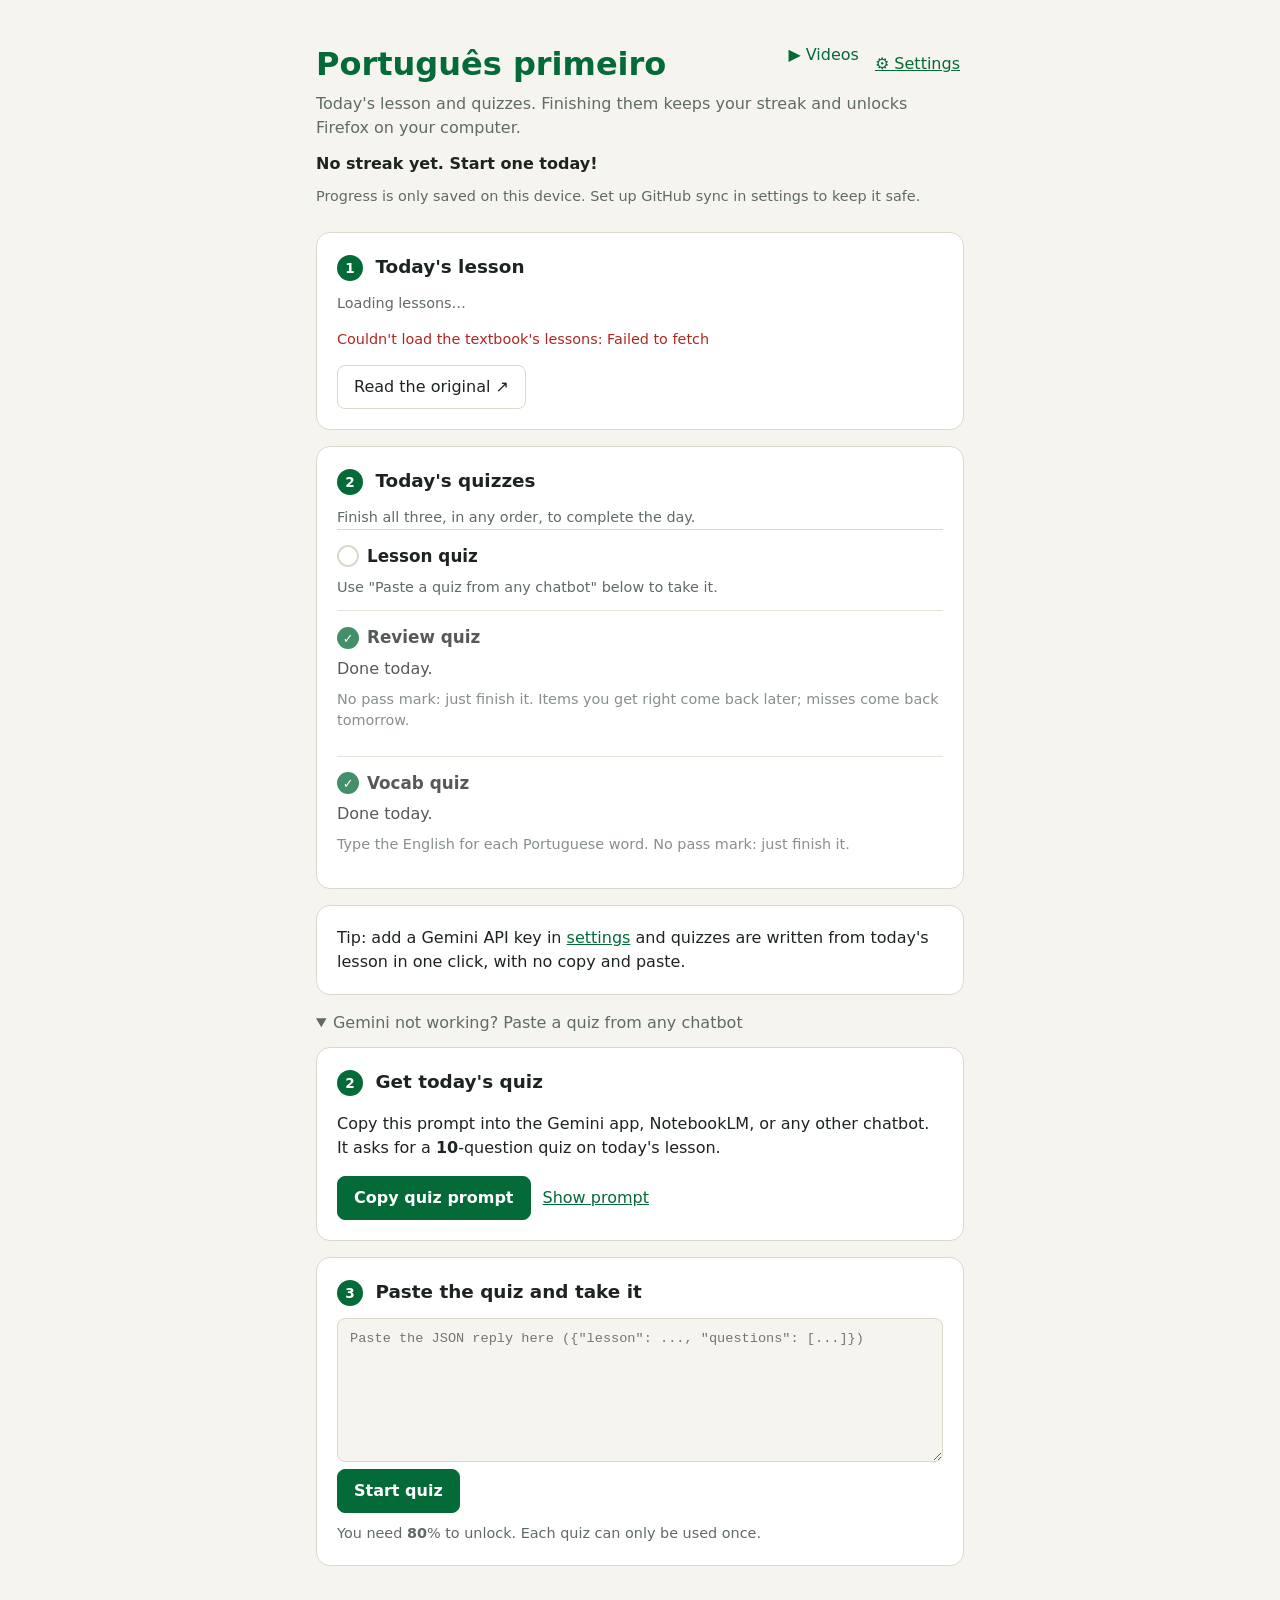
==== index.html @ 58904bf6 "Update from portugues-primeiro@7f595bf" ====
<!doctype html>
<html lang="pt">
<head>
  <meta charset="utf-8">
  <meta name="viewport" content="width=device-width, initial-scale=1">
  <title>Português Primeiro</title>
  <link rel="stylesheet" href="lock.css">
  <meta name="apple-mobile-web-app-capable" content="yes">
  <meta name="mobile-web-app-capable" content="yes">
  <meta name="apple-mobile-web-app-title" content="Português">
  <link rel="icon" href="icon.svg">
</head>
<body>
  <main>
    <header>
      <div class="header-top">
        <h1>Português primeiro</h1>
        <div class="header-links">
          <a id="header-watch" class="header-settings" href="watch.html">▶ Videos</a>
          <button id="header-settings" class="link header-settings">⚙ Settings</button>
        </div>
      </div>
      <p class="sub"><span class="ext-only">Firefox stays locked until today's lesson is done.</span><span class="web-only">Today's lesson and quizzes. Finishing them keeps your streak and unlocks Firefox on your computer.</span></p>
      <div id="streak" class="streak"></div>
      <p id="sync-status" class="hint" hidden></p>
    </header>

    <!-- 1. Study, then take the quiz -->
    <section id="setup-view" hidden>
      <div class="card">
        <h2><span class="num">1</span> Today's lesson</h2>

        <p id="lesson-loading" class="hint">Loading lessons…</p>
        <p id="lesson-error" class="error" hidden></p>

        <div id="lesson-card" hidden>
          <div class="lesson-head">
            <select id="lesson-select" aria-label="Lesson"></select>
          </div>
          <p id="lesson-meta" class="hint" style="margin-top:4px"></p>
          <p id="daily-status" class="hint" hidden></p>
          <p id="daily-error" class="error" hidden></p>

          <article id="daily" class="daily" hidden>
            <h3 id="daily-title"></h3>
            <p id="daily-intro"></p>
            <div id="daily-focus" class="focus" hidden></div>
            <div id="daily-sections"></div>
            <h4>Vocabulary</h4>
            <table id="daily-vocab" class="vocab"></table>
            <h4>Check yourself</h4>
            <ol id="daily-practice" class="practice"></ol>
            <p id="daily-recap" class="recap"></p>
          </article>
        </div>
        <div class="row">
          <button id="read-lesson">Read the original ↗</button>
          <button id="rewrite-lesson" class="link" hidden>Rewrite today's lesson</button>
        </div>
      </div>

      <div class="card" id="tasks-card">
        <h2><span class="num">2</span> Today's quizzes</h2>
        <p class="hint" style="margin-top:0">Finish all three, in any order, to <span class="ext-only">unlock Firefox</span><span class="web-only">complete the day</span>.</p>

        <div class="task" id="task-lesson">
          <h3><span class="task-check" id="lesson-check"></span> Lesson quiz</h3>
          <p id="gemini-plan"></p>
          <p id="lesson-task-note" class="hint"></p>
          <button id="generate-quiz" class="primary">Start the lesson quiz</button>
          <p id="gemini-status" class="hint"></p>
          <p id="gemini-error" class="error" hidden></p>
        </div>

        <div class="task" id="task-review">
          <h3><span class="task-check" id="review-check"></span> Review quiz</h3>
          <p id="review-summary"></p>
          <p class="hint">No pass mark: just finish it. Items you get right come back later; misses come back tomorrow.</p>
          <div class="row">
            <button id="review-btn" class="primary">Start the review quiz</button>
            <button id="review-offline-btn" class="link">Gemini not working? Build it without Gemini</button>
          </div>
          <p id="review-status" class="hint"></p>
          <p id="review-error" class="error" hidden></p>
        </div>

        <div class="task" id="task-vocab">
          <h3><span class="task-check" id="vocab-check"></span> Vocab quiz</h3>
          <p id="vocab-summary"></p>
          <p class="hint">Type the English for each Portuguese word. No pass mark: just finish it.</p>
          <button id="vocab-btn" class="primary">Start the vocab quiz</button>
          <p id="vocab-status" class="hint"></p>
          <p id="vocab-error" class="error" hidden></p>
        </div>
      </div>

      <div class="card" id="gemini-setup-hint" hidden>
        <p style="margin:0">Tip: add a Gemini API key in <button id="hint-options" class="link" style="padding:0">settings</button>
          and quizzes are written from today's lesson in one click, with no copy and paste.</p>
      </div>

      <details id="manual" class="manual">
        <summary>Gemini not working? Paste a quiz from any chatbot</summary>

        <div class="card">
          <h2><span class="num">2</span> Get today's quiz</h2>
          <p>Copy this prompt into the Gemini app, NotebookLM, or any other chatbot. It asks for a
            <strong class="count-label"></strong>-question quiz on today's lesson.</p>
          <div class="row">
            <button id="copy-quiz" class="primary">Copy quiz prompt</button>
            <button id="toggle-prompt" class="link">Show prompt</button>
          </div>
          <pre id="prompt-preview" hidden></pre>
        </div>

        <div class="card">
          <h2><span class="num">3</span> Paste the quiz and take it</h2>
          <textarea id="quiz-json" rows="6" placeholder='Paste the JSON reply here ({"lesson": ..., "questions": [...]})'></textarea>
          <p id="parse-error" class="error" hidden></p>
          <button id="start-quiz" class="primary">Start quiz</button>
          <p class="hint">You need <strong class="pass-label"></strong>% to unlock. Each quiz can only be used once.</p>
        </div>
      </details>

      <details class="emergency ext-only">
        <summary>Emergency pass</summary>
        <p>Unlocks Firefox for <span id="em-minutes"></span> minutes, once per day. Type this exactly:</p>
        <p class="phrase" id="em-phrase"></p>
        <input id="em-input" type="text" autocomplete="off" spellcheck="false">
        <button id="em-btn">Use emergency pass</button>
        <p id="em-msg" class="hint"></p>
      </details>
    </section>

    <!-- 2. Quiz -->
    <section id="quiz-view" hidden>
      <div class="card">
        <div class="progress"><div id="q-bar"></div></div>
        <p id="q-progress" class="hint"></p>
        <h2 id="q-text" class="question"></h2>
        <div id="q-answer"></div>
        <div id="feedback" class="feedback" hidden></div>
        <div class="row">
          <button id="check-btn" class="primary">Check</button>
          <button id="skip-btn">I don't know</button>
          <button id="override-btn" class="link" hidden>My answer was actually right</button>
          <button id="next-btn" class="primary" hidden>Next →</button>
        </div>
      </div>
    </section>

    <!-- 3. Result -->
    <section id="result-view" hidden>
      <div class="card">
        <h2 id="result-title"></h2>
        <p id="result-score" class="score"></p>
        <div id="review"></div>
        <p id="next-lesson" class="hint" hidden></p>
        <div class="row">
          <button id="retry-btn" class="primary" hidden>Try again with a new quiz</button>
          <button id="continue-btn" class="primary ext-only" hidden>Continue browsing →</button>
          <button id="to-practice" hidden>Practice quiz</button>
          <button id="practice-again" class="primary" hidden>Another practice quiz</button>
          <button id="practice-done" hidden>Done</button>
        </div>
      </div>
    </section>

    <!-- Already done today -->
    <section id="done-view" hidden>
      <div class="card">
        <h2>Feito! ✅</h2>
        <p>You've done all of today's quizzes. <span class="ext-only">Firefox is unlocked until 4am.</span><span class="web-only">Your streak is safe, and Firefox on your computer unlocks within a few minutes.</span></p>
        <div class="row">
          <button id="done-continue" class="primary ext-only" hidden>Continue browsing →</button>
          <button id="open-options">Settings &amp; history</button>
        </div>
      </div>

      <div class="card" id="vocab-card" hidden>
        <h2>More vocab</h2>
        <p id="vocab-more-summary"></p>
        <p class="hint">These count: each word's schedule updates, so missed words come back sooner and words you know move further out.</p>
        <div class="row">
          <button id="vocab-more-btn" class="primary">Start a vocab quiz</button>
        </div>
        <p id="vocab-more-status" class="hint"></p>
        <p id="vocab-more-error" class="error" hidden></p>
      </div>

      <div class="card" id="practice-card" hidden>
        <h2>Practice for fun</h2>
        <p>Take an extra quiz on any lesson. It doesn't count: no streak, no history, no review queue.</p>
        <select id="practice-lesson" aria-label="Lesson to practice"></select>

        <div class="row">
          <button id="practice-btn" class="primary">Start a practice quiz</button>
          <button id="overview-original">Read the original ↗</button>
        </div>
        <p id="practice-status" class="hint"></p>
        <p id="practice-error" class="error" hidden></p>

        <details id="practice-overview" class="daily" open>
          <summary>Lesson overview</summary>
          <p id="overview-status" class="hint" hidden></p>
          <div id="overview-body"></div>
        </details>
      </div>
    </section>
  </main>
  <script src="web-shim.js"></script>
  <script src="shared.js"></script>
  <script src="github.js"></script>
  <script src="store.js"></script>
  <script src="book.js"></script>
  <script src="review.js"></script>
  <script src="gemini.js"></script>
  <script src="lock.js"></script>
</body>
</html>
---- lock.css ----
:root {
  --bg: #f6f4ee;
  --card: #ffffff;
  --text: #1d2420;
  --muted: #5f6b64;
  --border: #dcd8cc;
  --green: #046a38;
  --green-soft: #e3f1e8;
  --red: #b3261e;
  --red-soft: #fbe7e5;
  --yellow: #ffd100;
}
@media (prefers-color-scheme: dark) {
  :root {
    --bg: #141917;
    --card: #1e2421;
    --text: #e8ece9;
    --muted: #9aa69f;
    --border: #333c37;
    --green: #4cc38a;
    --green-soft: #1b3326;
    --red: #f2827a;
    --red-soft: #3a2220;
  }
}

* { box-sizing: border-box; }
body {
  margin: 0;
  background: var(--bg);
  color: var(--text);
  font: 16px/1.5 system-ui, -apple-system, "Segoe UI", sans-serif;
}
main { max-width: 680px; margin: 0 auto; padding: 40px 16px 80px; }
header { margin-bottom: 24px; }
.header-top { display: flex; flex-wrap: wrap; align-items: center; justify-content: space-between; gap: 4px 12px; }
.header-settings { text-decoration: none; white-space: nowrap; }
h1 { margin: 0; font-size: 2rem; color: var(--green); }
h2 { margin: 0 0 12px; font-size: 1.15rem; }
.sub { margin: 4px 0 0; color: var(--muted); }
.streak { margin-top: 12px; font-weight: 600; }

.card {
  background: var(--card);
  border: 1px solid var(--border);
  border-radius: 14px;
  padding: 20px;
  margin-bottom: 16px;
}
.num {
  display: inline-grid; place-items: center;
  width: 26px; height: 26px; margin-right: 6px;
  border-radius: 50%; background: var(--green); color: #fff; font-size: .85rem;
}
label { display: block; font-weight: 600; margin-bottom: 6px; }
input[type=text], input[type=password], textarea {
  width: 100%; padding: 10px 12px;
  border: 1px solid var(--border); border-radius: 8px;
  background: var(--bg); color: var(--text); font: inherit;
}
textarea { font-family: ui-monospace, Consolas, monospace; font-size: .85rem; resize: vertical; }
.row { display: flex; flex-wrap: wrap; gap: 8px; margin-top: 12px; align-items: center; }

button {
  font: inherit; cursor: pointer;
  padding: 9px 16px; border-radius: 8px;
  border: 1px solid var(--border); background: var(--card); color: var(--text);
}
button:hover { border-color: var(--green); }
button.primary { background: var(--green); border-color: var(--green); color: #fff; font-weight: 600; }
button.link { border: none; background: none; color: var(--green); text-decoration: underline; padding: 9px 4px; }
button:disabled { opacity: .5; cursor: default; }

.hint { color: var(--muted); font-size: .9rem; margin: 10px 0 0; }
.error { color: var(--red); font-size: .9rem; }
pre {
  white-space: pre-wrap; word-break: break-word;
  background: var(--bg); border: 1px solid var(--border); border-radius: 8px;
  padding: 12px; font-size: .8rem; max-height: 300px; overflow: auto;
}

.progress { height: 6px; background: var(--border); border-radius: 3px; overflow: hidden; }
#q-bar { height: 100%; width: 0; background: var(--green); transition: width .3s; }
.question { font-size: 1.35rem; margin-top: 8px; }
.option { display: block; width: 100%; text-align: left; margin-bottom: 8px; padding: 12px 14px; }
.option.correct { background: var(--green-soft); border-color: var(--green); }
.option.wrong { background: var(--red-soft); border-color: var(--red); }

.feedback { margin-top: 12px; padding: 12px 14px; border-radius: 8px; }
.feedback.good { background: var(--green-soft); }
.feedback.bad { background: var(--red-soft); }
.feedback p { margin: 4px 0; }

.score { font-size: 2.2rem; font-weight: 700; margin: 0 0 12px; }
.review-item { border-top: 1px solid var(--border); padding: 10px 0; }
.review-item .q { font-weight: 600; }
.review-item .yours { color: var(--red); }
.review-item .right { color: var(--green); }

a { color: var(--green); }

/* The phone version (a website) has no browser to lock or unlock. */
.web-app .ext-only { display: none !important; }
.web-only { display: none; }
.web-app .web-only { display: revert; }
label.check { display: flex; gap: 8px; align-items: center; font-weight: 600; cursor: pointer; }
label.check input { width: 18px; height: 18px; accent-color: var(--green); }

select {
  width: 100%; padding: 10px 12px; font: inherit; font-weight: 600;
  border: 1px solid var(--border); border-radius: 8px;
  background: var(--bg); color: var(--text);
}
.daily h3 { font-size: 1.3rem; margin: 16px 0 4px; }
.daily h4 { margin: 20px 0 6px; font-size: 1rem; }
.daily section { margin-top: 18px; }
.daily section h4 { margin: 0 0 6px; color: var(--green); }
.daily p { margin: 0 0 10px; }
.focus { background: var(--green-soft); border-radius: 8px; padding: 10px 14px; margin: 10px 0; }
.daily .examples { margin: 4px 0 0; }
.practice { padding-left: 22px; }
.practice li { margin-bottom: 6px; }
.practice details { display: inline; }
.practice summary { cursor: pointer; color: var(--green); display: inline; font-size: .9rem; margin-left: 6px; }
.recap { color: var(--muted); font-style: italic; margin-top: 16px; }
.task { border-top: 1px solid var(--border); padding: 14px 0 4px; }
.task h3 { margin: 0 0 6px; font-size: 1.05rem; display: flex; align-items: center; gap: 8px; }
.task p { margin: 4px 0 8px; }
.task.done { opacity: .75; }
.task-check {
  display: inline-grid; place-items: center; width: 22px; height: 22px; border-radius: 50%;
  border: 2px solid var(--border); font-size: .8rem; color: #fff; flex: none;
}
.task.done .task-check { background: var(--green); border-color: var(--green); }
#practice-overview { margin: 14px 0 4px; }
#practice-overview > summary { cursor: pointer; color: var(--green); font-weight: 600; }
.grammar-table { border-collapse: collapse; font-size: .9rem; margin: 6px 0 10px; display: block; overflow-x: auto; }
.grammar-table th, .grammar-table td { border: 1px solid var(--border); padding: 4px 8px; text-align: left; }
.grammar-table th { background: var(--bg); }
.pitfalls { color: var(--muted); font-size: .9rem; padding-left: 20px; }
#overview-vocab > summary { cursor: pointer; color: var(--green); margin: 12px 0 6px; }
.vocab { width: 100%; border-collapse: collapse; font-size: .92rem; }
.vocab td { padding: 4px 8px 4px 0; border-bottom: 1px solid var(--border); vertical-align: top; }
.vocab td:first-child { font-weight: 600; width: 45%; }
.examples { padding-left: 20px; font-size: .92rem; }
.examples .en { color: var(--muted); }
.lesson-list { padding-left: 24px; margin: 8px 0 0; }
.lesson-list li { margin-bottom: 2px; }
.lesson-list li.current { font-weight: 700; color: var(--green); }
.lesson-list li.pending { color: var(--muted); }
.manual > summary { cursor: pointer; color: var(--muted); margin: 4px 0 16px; }
.manual[open] > summary { margin-bottom: 12px; }

.emergency { margin-top: 24px; color: var(--muted); }
.emergency summary { cursor: pointer; }
.phrase { font-style: italic; color: var(--text); }
.emergency input { margin-bottom: 8px; }

/* Watch page */
.header-links { display: flex; gap: 4px 12px; flex-wrap: wrap; }
.watch-page main { max-width: 860px; }
.video-list { list-style: none; padding: 0; margin: 0; }
.video-list li { display: flex; flex-wrap: wrap; align-items: baseline; gap: 2px 10px; padding: 10px 0; border-top: 1px solid var(--border); }
.video-list li:first-child { border-top: none; padding-top: 0; }
.video-list .video-link { font-weight: 600; flex: 1 1 100%; }
.video-list .hint { margin: 0; }
.video-list button.link { padding: 0 4px; font-size: .9rem; }
.video-title { font-size: 1.3rem; margin-bottom: 4px; }
.player { position: relative; width: 100%; aspect-ratio: 16 / 9; background: #000; border-radius: 12px; overflow: hidden; margin-bottom: 12px; }
.player iframe { position: absolute; inset: 0; width: 100%; height: 100%; border: 0; }
.now-card { position: sticky; top: 0; z-index: 1; }
.now-pt { font-size: 1.35rem; font-weight: 600; margin: 0; line-height: 1.45; min-height: 1.45em; }
.now-en { color: var(--muted); margin: 4px 0 0; min-height: 1.5em; }
.hide-en .now-en, .hide-en .transcript .en { visibility: hidden; }
.hide-en .transcript .en { display: none; }
button.word { font: inherit; padding: 0 1px; border: none; background: none; color: inherit; border-radius: 4px; cursor: pointer; }
button.word:hover { background: var(--green-soft); color: var(--green); }
.gloss { margin-top: 10px; padding: 8px 12px; border-radius: 8px; background: var(--green-soft); }
.caption-controls button { padding: 7px 12px; }
.caption-toggles { gap: 4px 18px; margin-top: 8px; }
.caption-toggles label.check { margin: 0; font-weight: 400; }
.transcript-card { padding: 8px; }
.transcript { list-style: none; margin: 0; padding: 0; max-height: 45vh; overflow-y: auto; }
.transcript li { display: grid; grid-template-columns: 3.5em 1fr; gap: 0 8px; padding: 6px 8px; border-radius: 8px; cursor: pointer; }
.transcript li:hover { background: var(--bg); }
.transcript li.active { background: var(--green-soft); }
.transcript .t { color: var(--muted); font-size: .85rem; font-variant-numeric: tabular-nums; padding-top: 2px; }
.transcript .pt { grid-column: 2; }
.transcript .en { grid-column: 2; color: var(--muted); font-size: .9rem; }
@media (max-width: 600px) {
  .now-card { position: static; }
  .now-card > .hint { display: none; }
  .caption-controls button { padding: 6px 10px; }
  .now-pt { font-size: 1.2rem; }
}
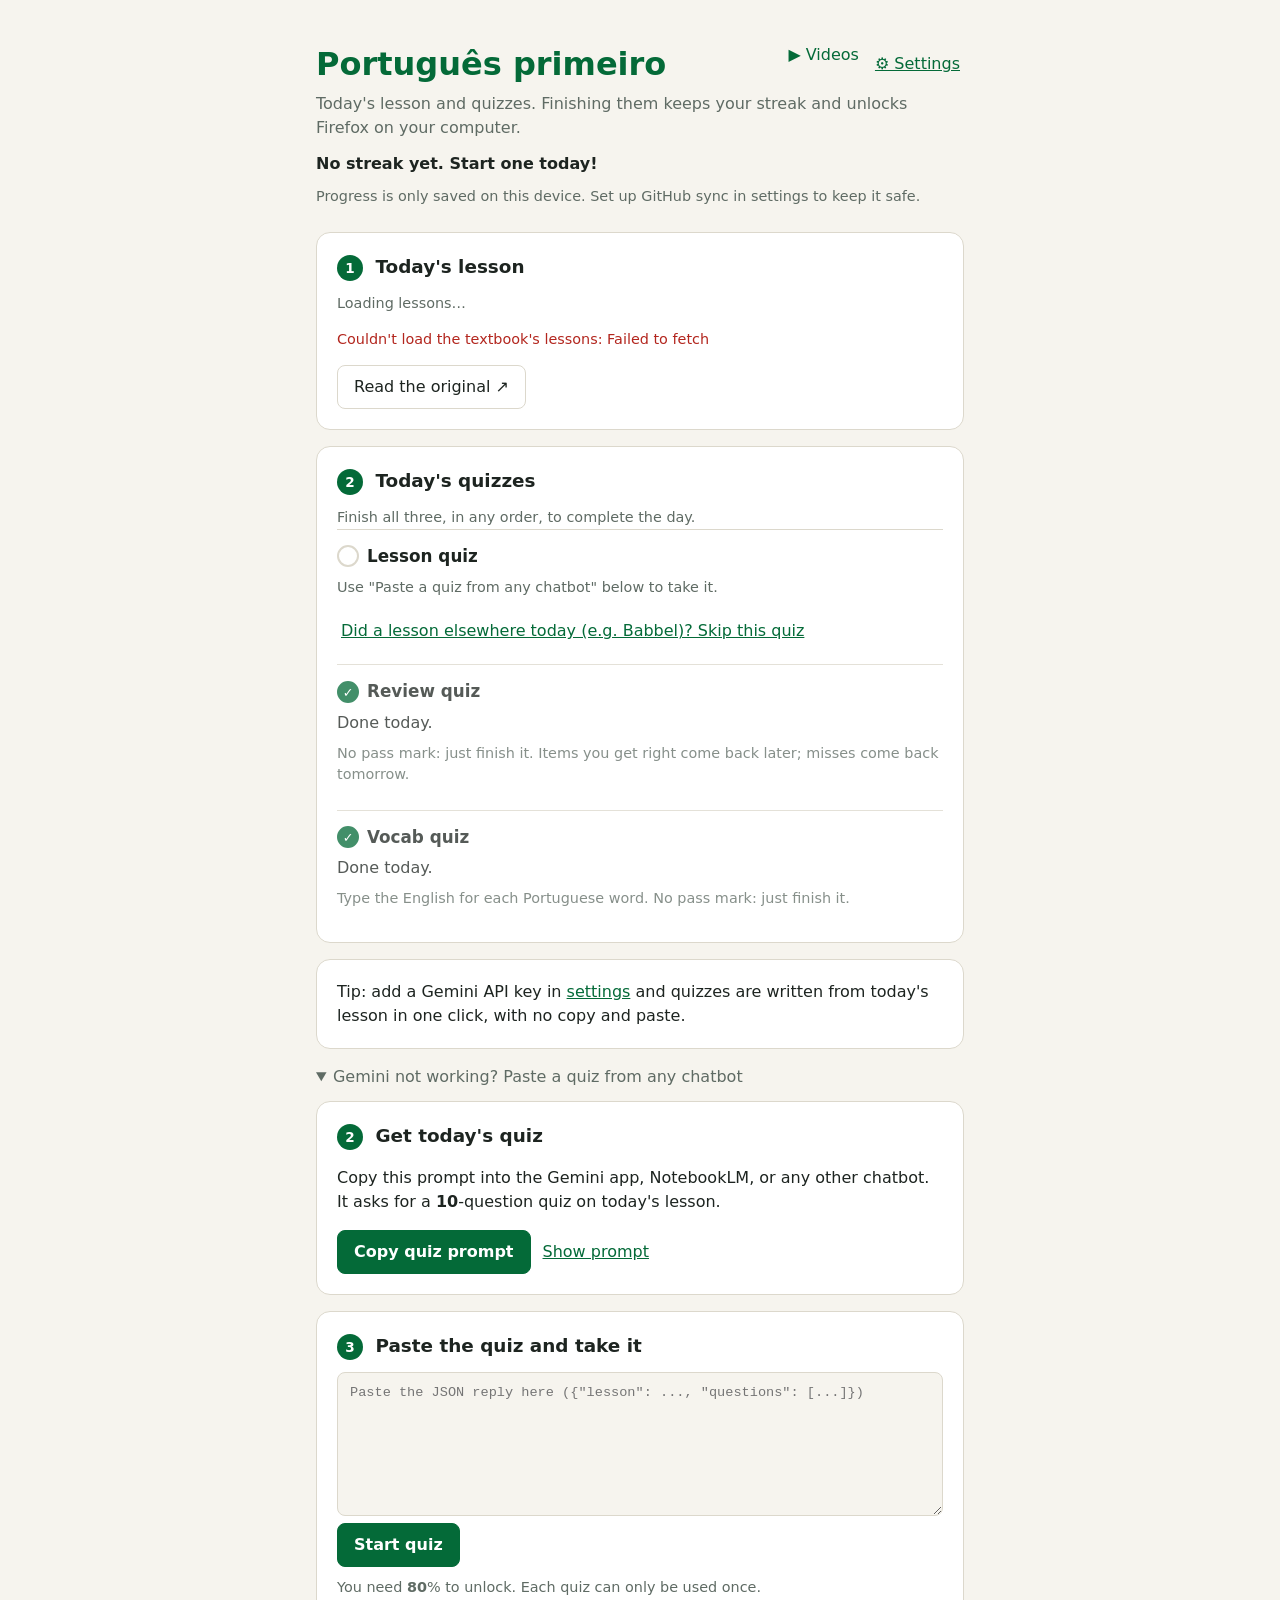
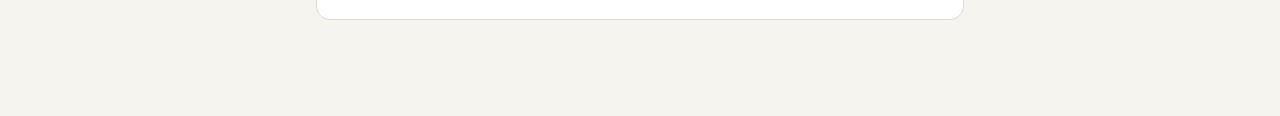
==== commit f5936fc1: "Update from portugues-primeiro@382631a" ====
--- a/index.html
+++ b/index.html
@@ -1,7 +1,8 @@
 <!doctype html>
-<html lang="pt">
+<html lang="pt" translate="no">
 <head>
   <meta charset="utf-8">
+  <meta name="google" content="notranslate">
   <meta name="viewport" content="width=device-width, initial-scale=1">
   <title>Português Primeiro</title>
   <link rel="stylesheet" href="lock.css">
@@ -28,7 +29,7 @@
     <!-- 1. Study, then take the quiz -->
     <section id="setup-view" hidden>
       <div class="card">
-        <h2><span class="num">1</span> Today's lesson</h2>
+        <h2><span class="num">1</span> <span id="lesson-heading">Today's lesson</span></h2>
 
         <p id="lesson-loading" class="hint">Loading lessons…</p>
         <p id="lesson-error" class="error" hidden></p>
@@ -37,6 +38,8 @@
           <div class="lesson-head">
             <select id="lesson-select" aria-label="Lesson"></select>
           </div>
+          <p id="browse-note" class="browse-note" hidden>You're looking at another lesson. Today's quizzes stay on today's lesson.
+            <button class="link back-to-today">← Back to today</button></p>
           <p id="lesson-meta" class="hint" style="margin-top:4px"></p>
           <p id="daily-status" class="hint" hidden></p>
           <p id="daily-error" class="error" hidden></p>
@@ -59,6 +62,18 @@
         </div>
       </div>
 
+      <div class="card" id="browse-card" hidden>
+        <h2><span class="num">2</span> Practice this lesson</h2>
+        <p class="hint" style="margin-top:0">A practice quiz on this lesson only. It doesn't count towards today's quizzes<span class="ext-only"> or unlock Firefox</span>.</p>
+        <div class="row">
+          <button id="browse-practice" class="primary">Practice quiz on this lesson</button>
+          <button class="back-to-today">← Back to today's lesson</button>
+        </div>
+        <p id="browse-no-gemini" class="hint" hidden>Practice quizzes need a Gemini API key in settings.</p>
+        <p id="browse-status" class="hint"></p>
+        <p id="browse-error" class="error" hidden></p>
+      </div>
+
       <div class="card" id="tasks-card">
         <h2><span class="num">2</span> Today's quizzes</h2>
         <p class="hint" style="margin-top:0">Finish all three, in any order, to <span class="ext-only">unlock Firefox</span><span class="web-only">complete the day</span>.</p>
@@ -67,7 +82,10 @@
           <h3><span class="task-check" id="lesson-check"></span> Lesson quiz</h3>
           <p id="gemini-plan"></p>
           <p id="lesson-task-note" class="hint"></p>
-          <button id="generate-quiz" class="primary">Start the lesson quiz</button>
+          <div class="row">
+            <button id="generate-quiz" class="primary">Start the lesson quiz</button>
+            <button id="skip-lesson" class="link">Did a lesson elsewhere today (e.g. Babbel)? Skip this quiz</button>
+          </div>
           <p id="gemini-status" class="hint"></p>
           <p id="gemini-error" class="error" hidden></p>
         </div>
@@ -124,7 +142,7 @@
 
       <details class="emergency ext-only">
         <summary>Emergency pass</summary>
-        <p>Unlocks Firefox for <span id="em-minutes"></span> minutes, once per day. Type this exactly:</p>
+        <p>Unlocks Firefox for <span id="em-minutes"></span> minutes. Type this exactly:</p>
         <p class="phrase" id="em-phrase"></p>
         <input id="em-input" type="text" autocomplete="off" spellcheck="false">
         <button id="em-btn">Use emergency pass</button>
@@ -143,7 +161,6 @@
         <div class="row">
           <button id="check-btn" class="primary">Check</button>
           <button id="skip-btn">I don't know</button>
-          <button id="override-btn" class="link" hidden>My answer was actually right</button>
           <button id="next-btn" class="primary" hidden>Next →</button>
         </div>
       </div>
@@ -157,6 +174,7 @@
         <div id="review"></div>
         <p id="next-lesson" class="hint" hidden></p>
         <div class="row">
+          <button id="save-btn" class="primary" hidden>Save results</button>
           <button id="retry-btn" class="primary" hidden>Try again with a new quiz</button>
           <button id="continue-btn" class="primary ext-only" hidden>Continue browsing →</button>
           <button id="to-practice" hidden>Practice quiz</button>
--- a/lock.css
+++ b/lock.css
@@ -68,6 +68,8 @@
 }
 button:hover { border-color: var(--green); }
 button.primary { background: var(--green); border-color: var(--green); color: #fff; font-weight: 600; }
+.browse-note { margin: 8px 0 0; padding: 8px 10px; border-left: 3px solid var(--green); }
+.browse-note button.link { padding: 0 4px; }
 button.link { border: none; background: none; color: var(--green); text-decoration: underline; padding: 9px 4px; }
 button:disabled { opacity: .5; cursor: default; }
 
@@ -85,6 +87,14 @@
 .option { display: block; width: 100%; text-align: left; margin-bottom: 8px; padding: 12px 14px; }
 .option.correct { background: var(--green-soft); border-color: var(--green); }
 .option.wrong { background: var(--red-soft); border-color: var(--red); }
+.option.mark .q { font-weight: 600; }
+.option.mark .yours { color: var(--red); }
+.option.mark .right { color: var(--green); }
+.option.mark .state { margin-top: 6px; font-size: .9rem; font-weight: 600; }
+/* Unmarked cards stay plain (a thin red stripe only); marked ones turn green. */
+.option.mark.wrong { background: var(--card); border-color: var(--border); border-left: 4px solid var(--red); }
+.option.mark.wrong:hover { border-color: var(--green); border-left-color: var(--red); }
+.option.mark.wrong .state { color: var(--muted); }
 
 .feedback { margin-top: 12px; padding: 12px 14px; border-radius: 8px; }
 .feedback.good { background: var(--green-soft); }
@@ -193,3 +203,58 @@
   .caption-controls button { padding: 6px 10px; }
   .now-pt { font-size: 1.2rem; }
 }
+
+/* Captions on the video. Clicks pass through to YouTube's controls except on the words themselves. */
+.overlay {
+  position: absolute; left: 4%; right: 4%; bottom: 72px; z-index: 1;
+  text-align: center; pointer-events: none;
+}
+.overlay[hidden] { display: none; }
+.ov-line { margin: 0; line-height: 1.5; }
+.ov-pt, .ov-en {
+  background: rgba(0, 0, 0, .78); color: #fff; padding: 2px 8px; border-radius: 4px;
+  -webkit-box-decoration-break: clone; box-decoration-break: clone;
+}
+.ov-pt { font-size: clamp(.95rem, 2.6vw, 1.45rem); font-weight: 600; }
+.ov-en { font-size: clamp(.8rem, 2vw, 1.05rem); color: #e4e4e4; }
+.overlay button.word { pointer-events: auto; color: #fff; }
+.overlay button.word:hover { background: rgba(255, 255, 255, .2); color: #fff; }
+.overlay .gloss { display: inline-block; margin: 0 0 6px; text-align: left; max-width: 100%; background: rgba(0, 0, 0, .85); color: #fff; }
+.overlay .gloss .hint { color: #ccc; }
+.gloss[hidden] { display: none; }
+body:not(.captions-on-video) .overlay { display: none; }
+.captions-on-video .now-card .now-pt, .captions-on-video .now-card .now-en { display: none; }
+.hide-en .ov-en { display: none; }
+.player:fullscreen { aspect-ratio: auto; border-radius: 0; }
+.player:fullscreen .overlay { bottom: 90px; }
+.player:fullscreen .ov-pt { font-size: 2.2rem; }
+.player:fullscreen .ov-en { font-size: 1.5rem; }
+
+/* Our fullscreen button, in the corner where YouTube's usually is. */
+.fs-video {
+  position: absolute; right: 10px; bottom: 10px; z-index: 2;
+  display: grid; place-items: center; width: 42px; height: 38px; padding: 0;
+  border: none; border-radius: 8px; background: rgba(0, 0, 0, .65); color: #fff;
+}
+.fs-video:hover { background: rgba(0, 0, 0, .85); border: none; }
+.fs-video[hidden] { display: none; }
+.fs-video .fs-exit, .player:fullscreen .fs-video .fs-enter { display: none; }
+.player:fullscreen .fs-video .fs-exit { display: block; }
+
+.gloss-line { font-size: .9rem; margin-top: 2px; color: var(--muted); }
+.gloss-here { color: inherit; }
+.gloss-label { font-weight: 600; }
+.overlay .gloss-line { color: #ccc; }
+.overlay .gloss-here { color: #fff; }
+
+/* Today's picks */
+.picks { list-style: none; margin: 12px 0 0; padding: 0; display: grid; gap: 12px; }
+.pick { display: grid; grid-template-columns: 200px 1fr; gap: 12px; align-items: start; }
+.pick-thumb { position: relative; border-radius: 8px; overflow: hidden; aspect-ratio: 16 / 9; background: var(--bg); }
+.pick-thumb img { display: block; width: 100%; height: 100%; object-fit: cover; }
+.pick-duration { position: absolute; right: 6px; bottom: 6px; padding: 1px 6px; border-radius: 4px; background: rgba(0, 0, 0, .8); color: #fff; font-size: .8rem; font-variant-numeric: tabular-nums; }
+.pick-body { display: flex; flex-direction: column; gap: 8px; align-items: flex-start; }
+.pick-title { font-weight: 600; }
+@media (max-width: 520px) {
+  .pick { grid-template-columns: 1fr; }
+}
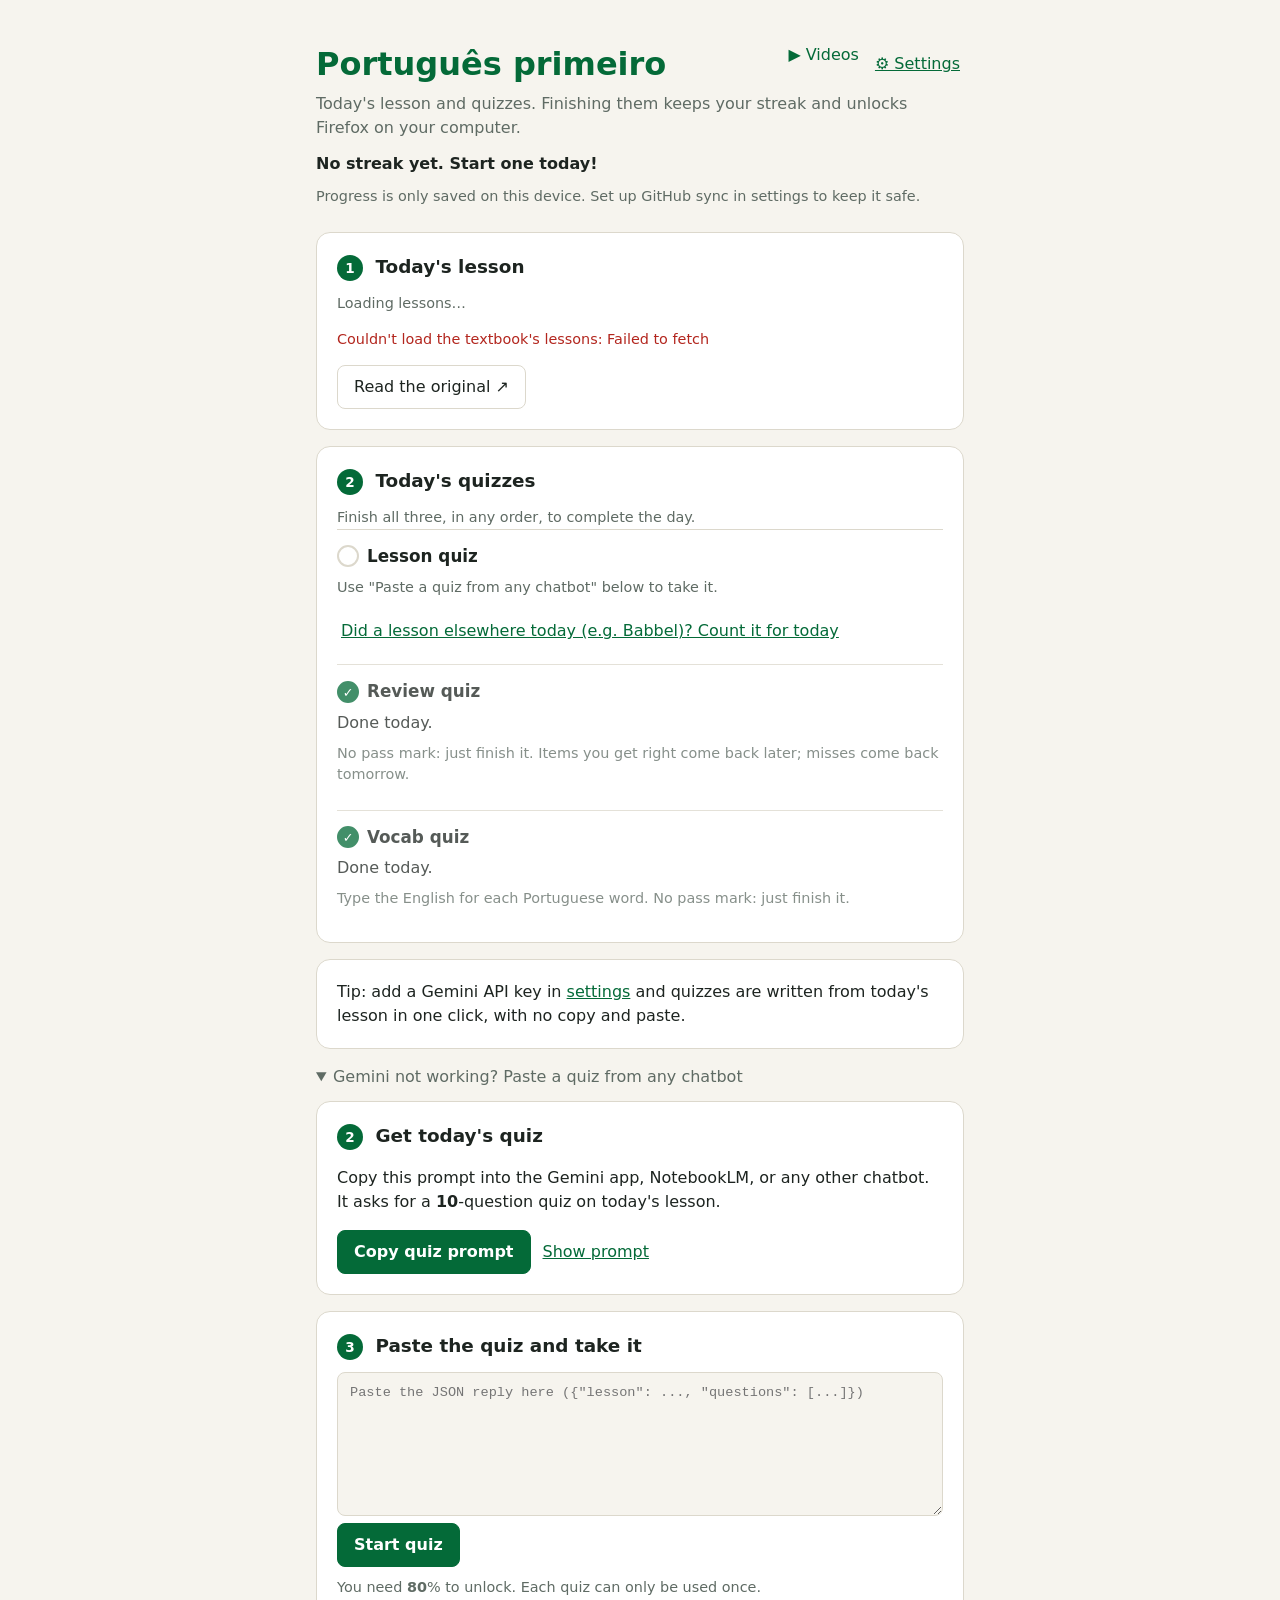
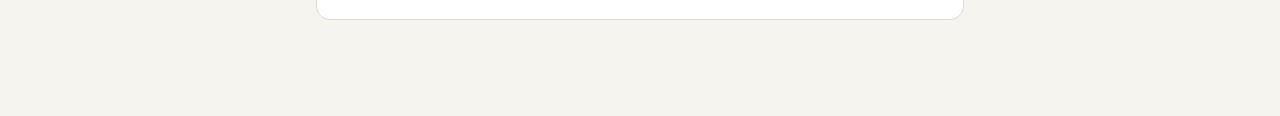
==== commit 342a01ea: "Update from portugues-primeiro@1f4ec95" ====
--- a/index.html
+++ b/index.html
@@ -84,7 +84,7 @@
           <p id="lesson-task-note" class="hint"></p>
           <div class="row">
             <button id="generate-quiz" class="primary">Start the lesson quiz</button>
-            <button id="skip-lesson" class="link">Did a lesson elsewhere today (e.g. Babbel)? Skip this quiz</button>
+            <button id="skip-lesson" class="link">Did a lesson elsewhere today (e.g. Babbel)? Count it for today</button>
           </div>
           <p id="gemini-status" class="hint"></p>
           <p id="gemini-error" class="error" hidden></p>
